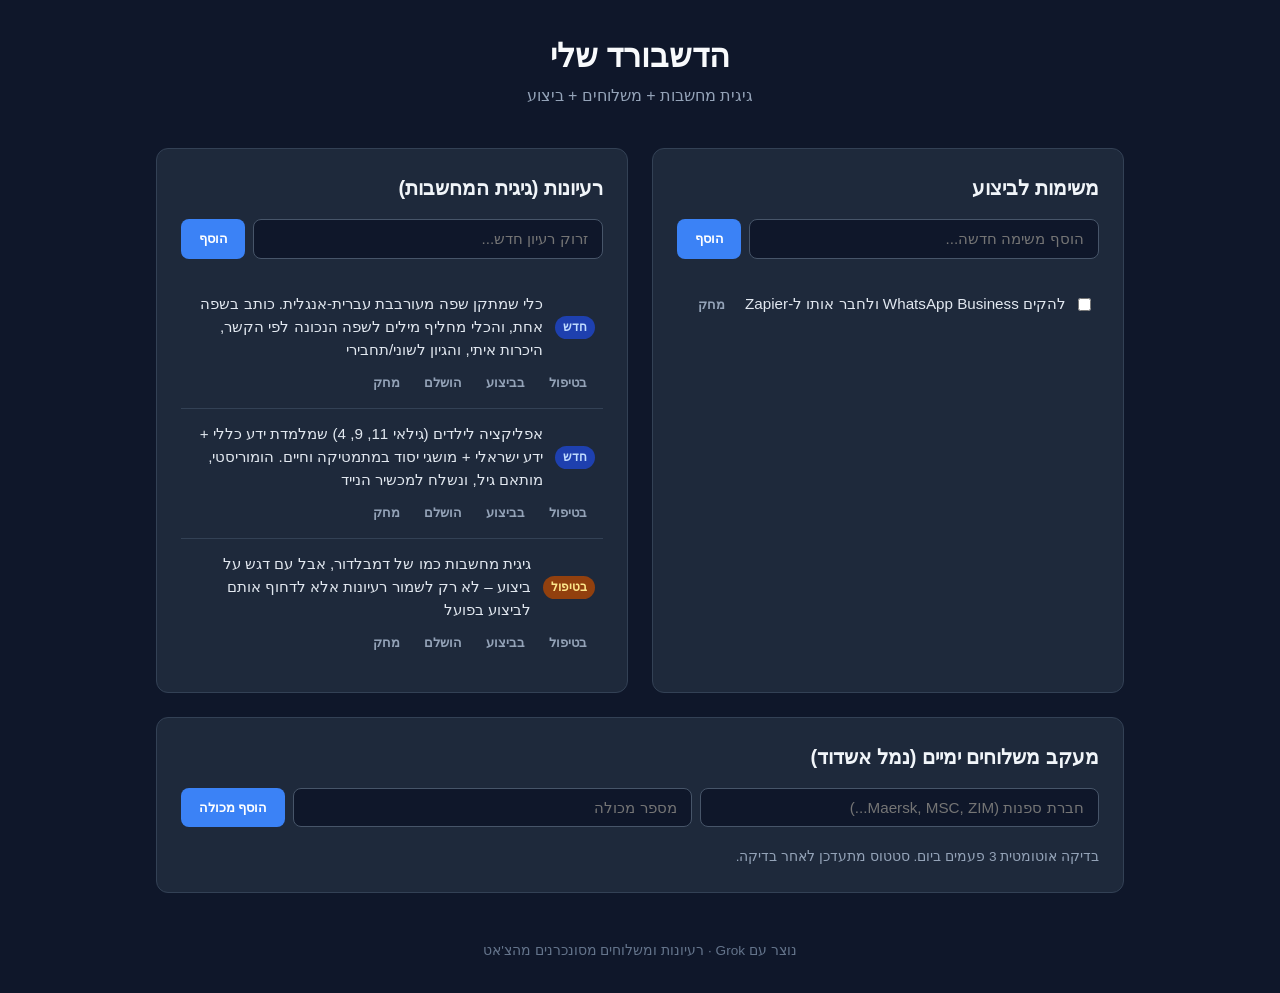
==== index.html @ 42e25629 "Add shipping container tracking module" ====
<!DOCTYPE html>
<html lang="he" dir="rtl">
<head>
  <meta charset="UTF-8">
  <meta name="viewport" content="width=device-width, initial-scale=1.0">
  <title>הדשבורד שלי</title>
  <link rel="stylesheet" href="style.css">
</head>
<body>
  <div class="container">
    <header>
      <h1>הדשבורד שלי</h1>
      <p class="subtitle">גיגית מחשבות + משלוחים + ביצוע</p>
    </header>

    <div class="grid">
      <!-- משימות -->
      <section class="card">
        <h2>משימות לביצוע</h2>
        <div class="input-row">
          <input type="text" id="taskInput" placeholder="הוסף משימה חדשה...">
          <button onclick="addTask()">הוסף</button>
        </div>
        <ul id="taskList" class="list"></ul>
      </section>

      <!-- רעיונות -->
      <section class="card">
        <h2>רעיונות (גיגית המחשבות)</h2>
        <div class="input-row">
          <input type="text" id="ideaInput" placeholder="זרוק רעיון חדש...">
          <button onclick="addIdea()">הוסף</button>
        </div>
        <ul id="ideaList" class="list"></ul>
      </section>
    </div>

    <!-- משלוחים ימיים -->
    <section class="card" style="margin-top: 1.5rem;">
      <h2>מעקב משלוחים ימיים (נמל אשדוד)</h2>
      <div class="input-row">
        <input type="text" id="companyInput" placeholder="חברת ספנות (Maersk, MSC, ZIM...)">
        <input type="text" id="containerInput" placeholder="מספר מכולה">
        <button onclick="addContainer()">הוסף מכולה</button>
      </div>
      <ul id="containerList" class="list"></ul>
      <p style="font-size: 0.85rem; color: #94a3b8; margin-top: 1rem;">בדיקה אוטומטית 3 פעמים ביום. סטטוס מתעדכן לאחר בדיקה.</p>
    </section>

    <footer>
      <p>נוצר עם Grok · רעיונות ומשלוחים מסונכרנים מהצ'אט</p>
    </footer>
  </div>

  <script src="app.js"></script>
</body>
</html>
---- style.css ----
* {
  box-sizing: border-box;
  margin: 0;
  padding: 0;
}

body {
  font-family: -apple-system, BlinkMacSystemFont, "Segoe UI", Roboto, Helvetica, Arial, sans-serif;
  background: #0f172a;
  color: #e2e8f0;
  min-height: 100vh;
  line-height: 1.5;
}

.container {
  max-width: 1000px;
  margin: 0 auto;
  padding: 2rem 1rem;
}

header {
  text-align: center;
  margin-bottom: 2.5rem;
}

h1 {
  font-size: 2rem;
  font-weight: 700;
  color: #f8fafc;
}

.subtitle {
  color: #94a3b8;
  margin-top: 0.25rem;
}

.grid {
  display: grid;
  grid-template-columns: 1fr 1fr;
  gap: 1.5rem;
}

@media (max-width: 700px) {
  .grid {
    grid-template-columns: 1fr;
  }
}

.card {
  background: #1e293b;
  border-radius: 12px;
  padding: 1.5rem;
  border: 1px solid #334155;
}

.card h2 {
  font-size: 1.25rem;
  margin-bottom: 1rem;
  color: #f1f5f9;
}

.input-row {
  display: flex;
  gap: 0.5rem;
  margin-bottom: 1.25rem;
}

input[type="text"] {
  flex: 1;
  padding: 0.65rem 0.9rem;
  border-radius: 8px;
  border: 1px solid #475569;
  background: #0f172a;
  color: #f8fafc;
  font-size: 0.95rem;
}

input[type="text"]:focus {
  outline: none;
  border-color: #3b82f6;
}

button {
  padding: 0.65rem 1.1rem;
  border-radius: 8px;
  border: none;
  background: #3b82f6;
  color: white;
  font-weight: 600;
  cursor: pointer;
  transition: background 0.15s;
}

button:hover {
  background: #2563eb;
}

.list {
  list-style: none;
}

.list li {
  display: flex;
  flex-direction: column;
  gap: 0.4rem;
  padding: 0.9rem 0.5rem;
  border-bottom: 1px solid #334155;
  font-size: 0.95rem;
}

.list li:last-child {
  border-bottom: none;
}

.idea-header {
  display: flex;
  align-items: center;
  gap: 0.75rem;
}

.list li.done span {
  text-decoration: line-through;
  color: #64748b;
}

.status {
  font-size: 0.75rem;
  padding: 0.15rem 0.5rem;
  border-radius: 999px;
  font-weight: 600;
}

.status-new { background: #1e40af; color: #bfdbfe; }
.status-progress { background: #92400e; color: #fde68a; }
.status-execution { background: #065f46; color: #a7f3d0; }
.status-done { background: #374151; color: #d1d5db; }

.delete-btn, .action-btn {
  background: transparent;
  color: #94a3b8;
  padding: 0.2rem 0.5rem;
  font-size: 0.8rem;
  border: none;
  cursor: pointer;
}

.delete-btn:hover { color: #f87171; }
.action-btn:hover { color: #60a5fa; }

.actions {
  display: flex;
  gap: 0.5rem;
  margin-top: 0.25rem;
}

footer {
  text-align: center;
  margin-top: 3rem;
  color: #64748b;
  font-size: 0.85rem;
}
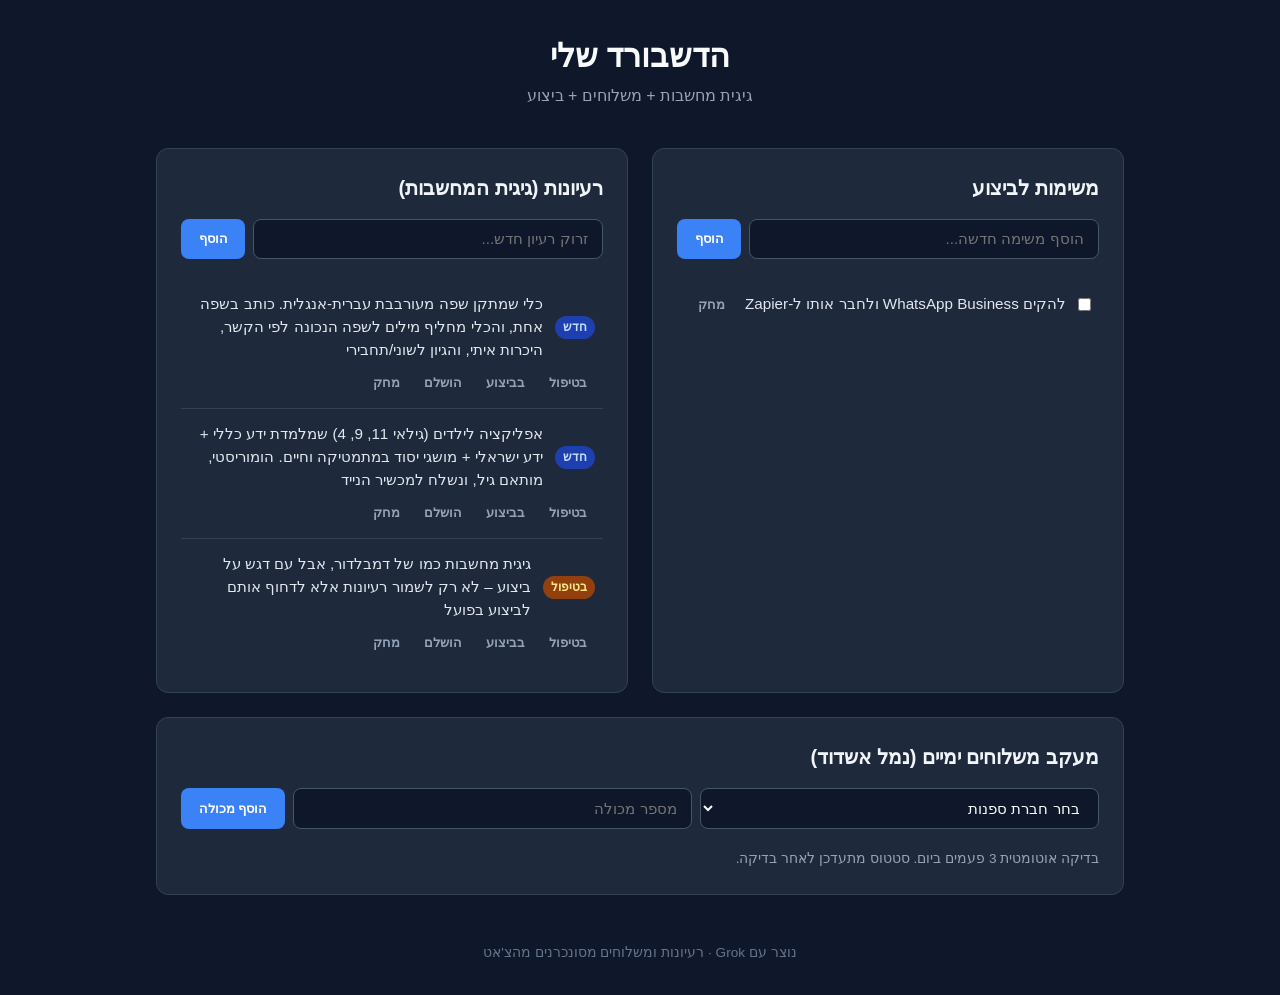
==== commit 0ad3b670: "Change shipping company to dropdown list" ====
--- a/index.html
+++ b/index.html
@@ -39,7 +39,16 @@
     <section class="card" style="margin-top: 1.5rem;">
       <h2>מעקב משלוחים ימיים (נמל אשדוד)</h2>
       <div class="input-row">
-        <input type="text" id="companyInput" placeholder="חברת ספנות (Maersk, MSC, ZIM...)">
+        <select id="companyInput" style="flex: 1; padding: 0.65rem 0.9rem; border-radius: 8px; border: 1px solid #475569; background: #0f172a; color: #f8fafc; font-size: 0.95rem;">
+          <option value="">בחר חברת ספנות</option>
+          <option value="OOCL">OOCL</option>
+          <option value="MAERSK">MAERSK</option>
+          <option value="MSC">MSC</option>
+          <option value="ZIM">ZIM</option>
+          <option value="YANG MING">YANG MING</option>
+          <option value="GREEN">GREEN</option>
+          <option value="ONE">ONE</option>
+        </select>
         <input type="text" id="containerInput" placeholder="מספר מכולה">
         <button onclick="addContainer()">הוסף מכולה</button>
       </div>
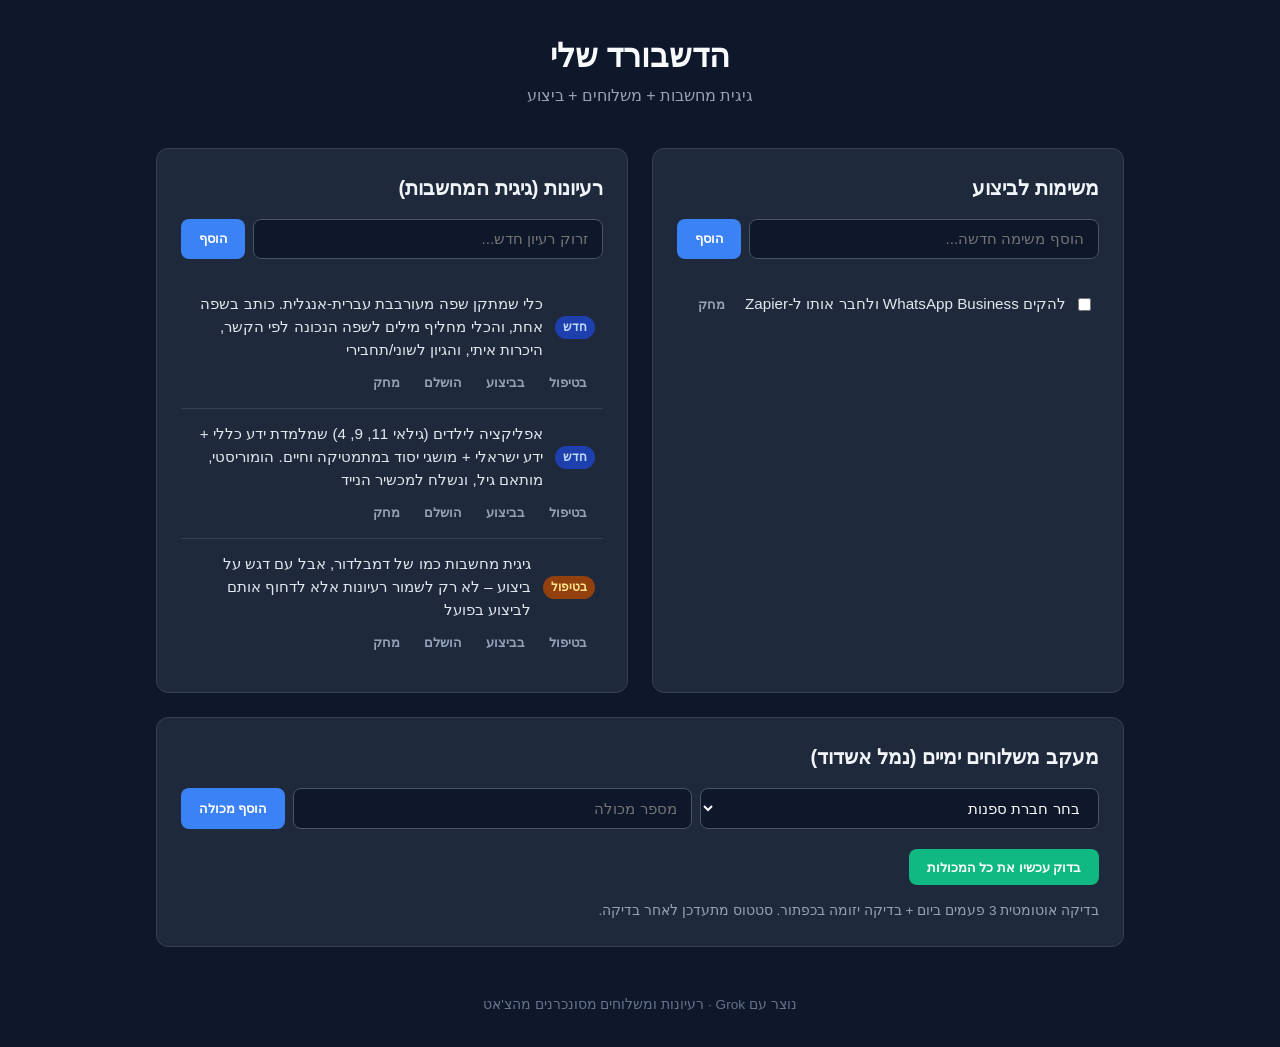
==== commit d367df14: "Add manual check button for containers" ====
--- a/index.html
+++ b/index.html
@@ -52,8 +52,11 @@
         <input type="text" id="containerInput" placeholder="מספר מכולה">
         <button onclick="addContainer()">הוסף מכולה</button>
       </div>
+      <div style="margin: 0.75rem 0;">
+        <button onclick="manualCheckAll()" style="background:#10b981;">בדוק עכשיו את כל המכולות</button>
+      </div>
       <ul id="containerList" class="list"></ul>
-      <p style="font-size: 0.85rem; color: #94a3b8; margin-top: 1rem;">בדיקה אוטומטית 3 פעמים ביום. סטטוס מתעדכן לאחר בדיקה.</p>
+      <p style="font-size: 0.85rem; color: #94a3b8; margin-top: 1rem;">בדיקה אוטומטית 3 פעמים ביום + בדיקה יזומה בכפתור. סטטוס מתעדכן לאחר בדיקה.</p>
     </section>
 
     <footer>
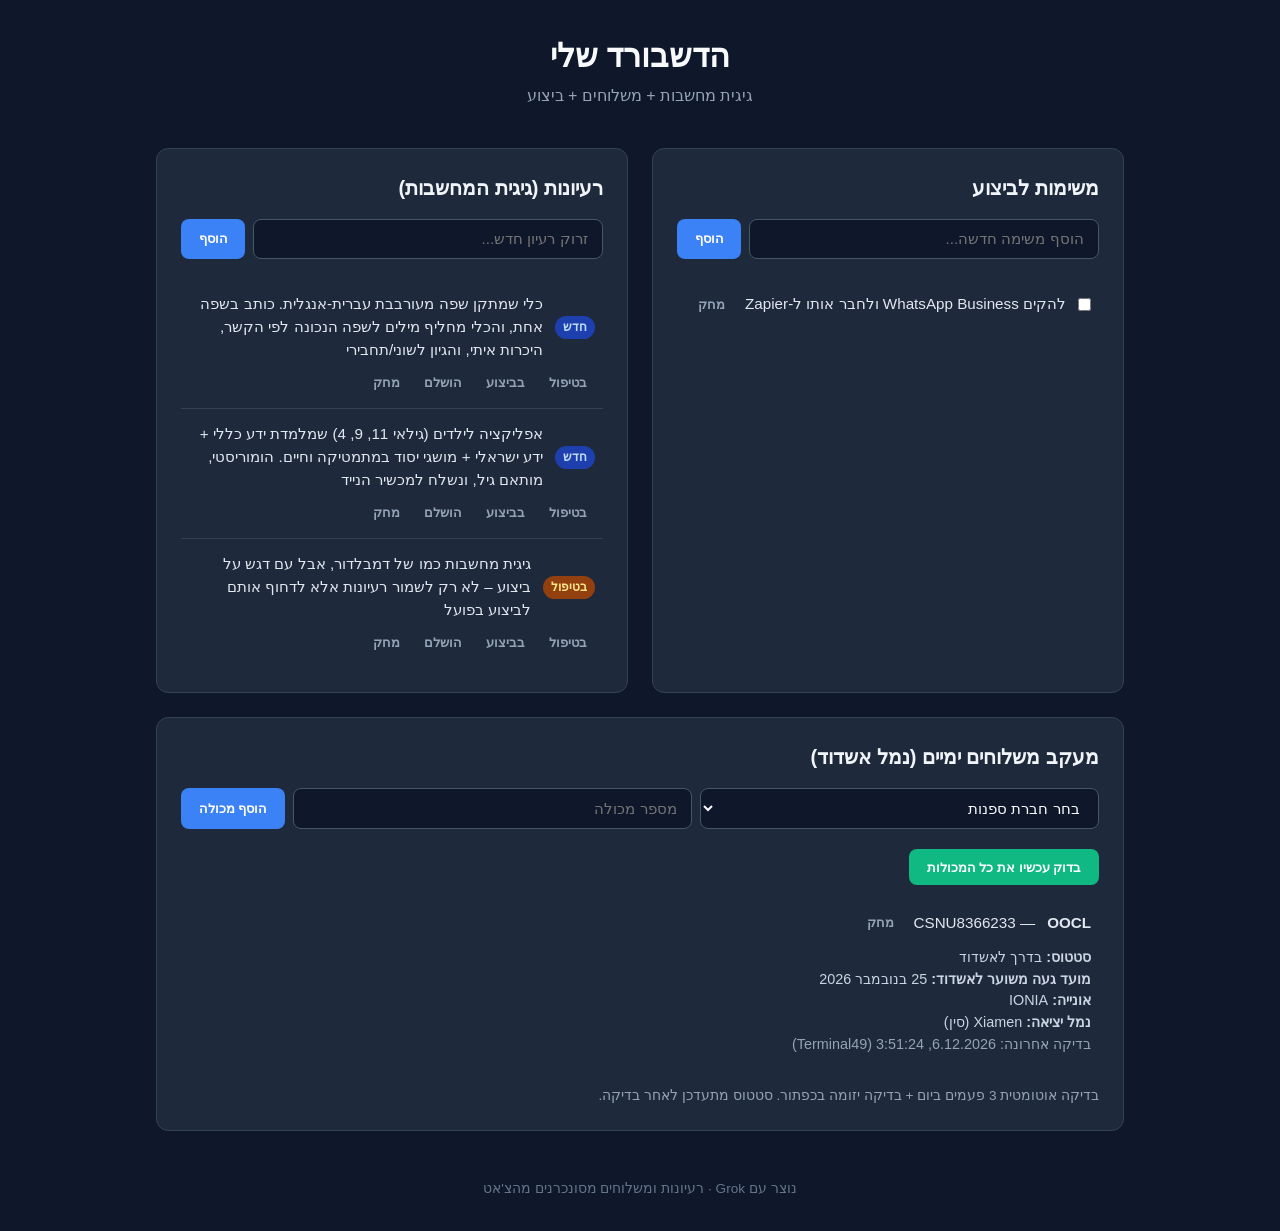
==== commit 540b0e91: "Add HAPAG LLOYD to shipping companies dropdown" ====
--- a/index.html
+++ b/index.html
@@ -48,6 +48,7 @@
           <option value="YANG MING">YANG MING</option>
           <option value="GREEN">GREEN</option>
           <option value="ONE">ONE</option>
+          <option value="HAPAG LLOYD">HAPAG LLOYD</option>
         </select>
         <input type="text" id="containerInput" placeholder="מספר מכולה">
         <button onclick="addContainer()">הוסף מכולה</button>
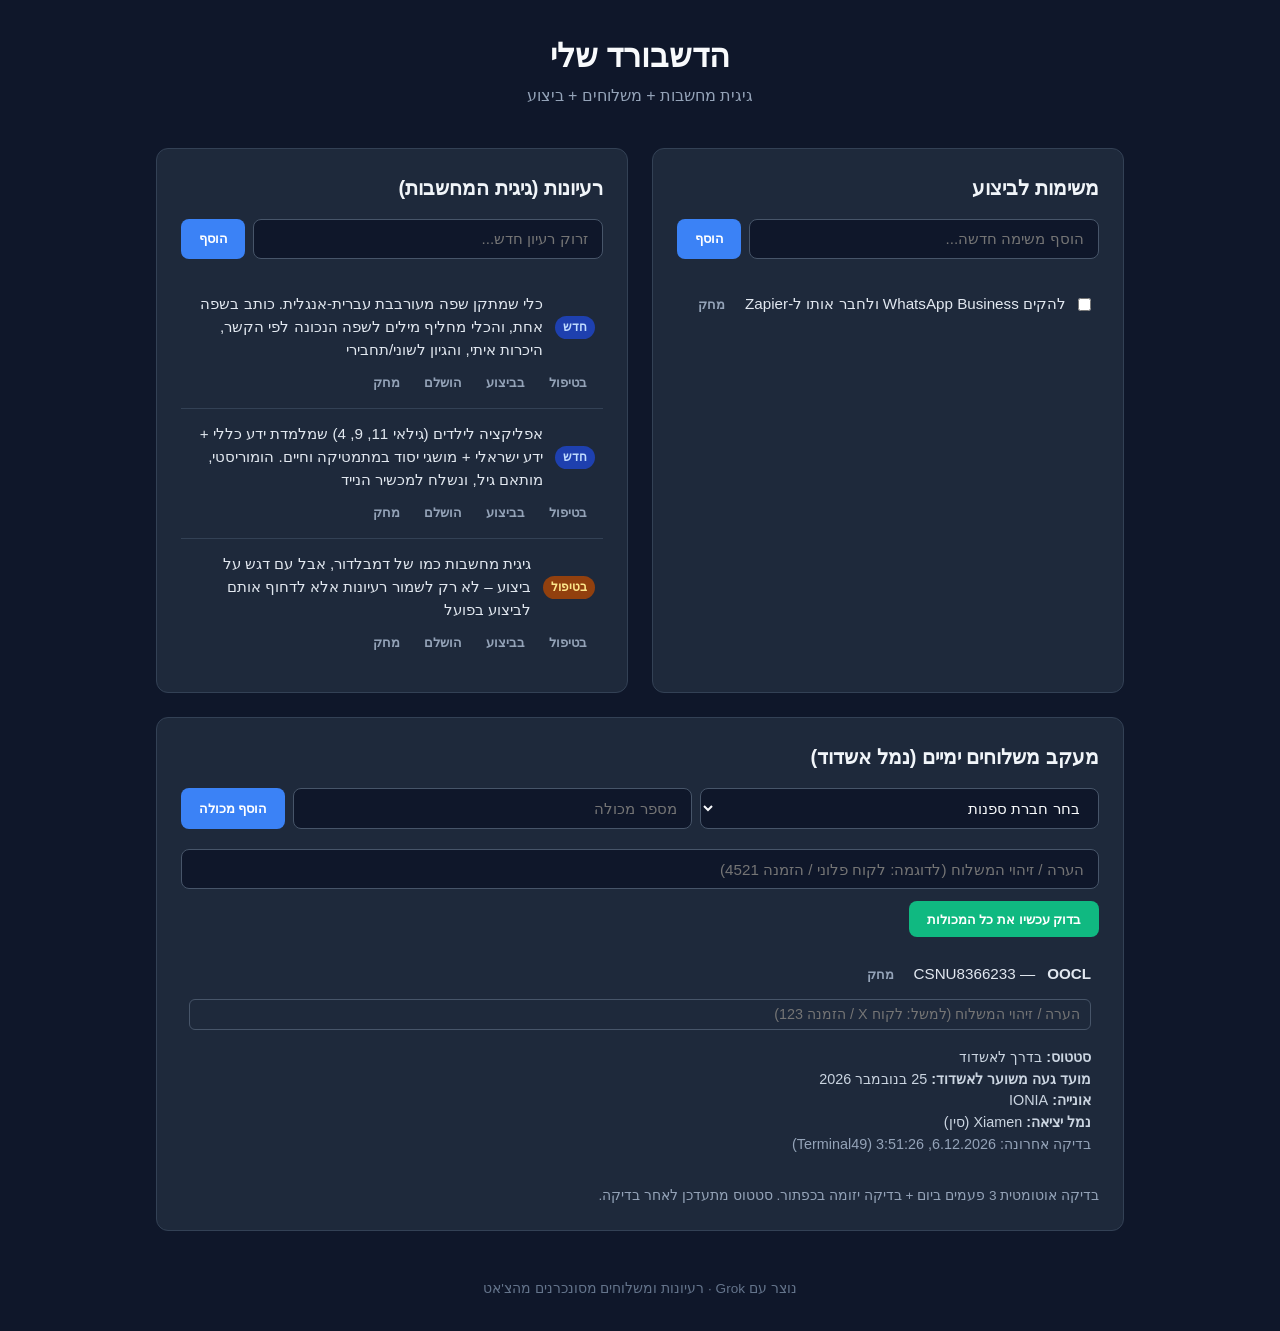
==== commit 43a7712a: "Add note input field when adding a new container" ====
--- a/index.html
+++ b/index.html
@@ -53,6 +53,9 @@
         <input type="text" id="containerInput" placeholder="מספר מכולה">
         <button onclick="addContainer()">הוסף מכולה</button>
       </div>
+      <div style="margin-top: 0.5rem;">
+        <input type="text" id="noteInput" placeholder="הערה / זיהוי המשלוח (לדוגמה: לקוח פלוני / הזמנה 4521)" style="width: 100%; padding: 0.65rem 0.9rem; border-radius: 8px; border: 1px solid #475569; background: #0f172a; color: #f8fafc; font-size: 0.95rem;">
+      </div>
       <div style="margin: 0.75rem 0;">
         <button onclick="manualCheckAll()" style="background:#10b981;">בדוק עכשיו את כל המכולות</button>
       </div>
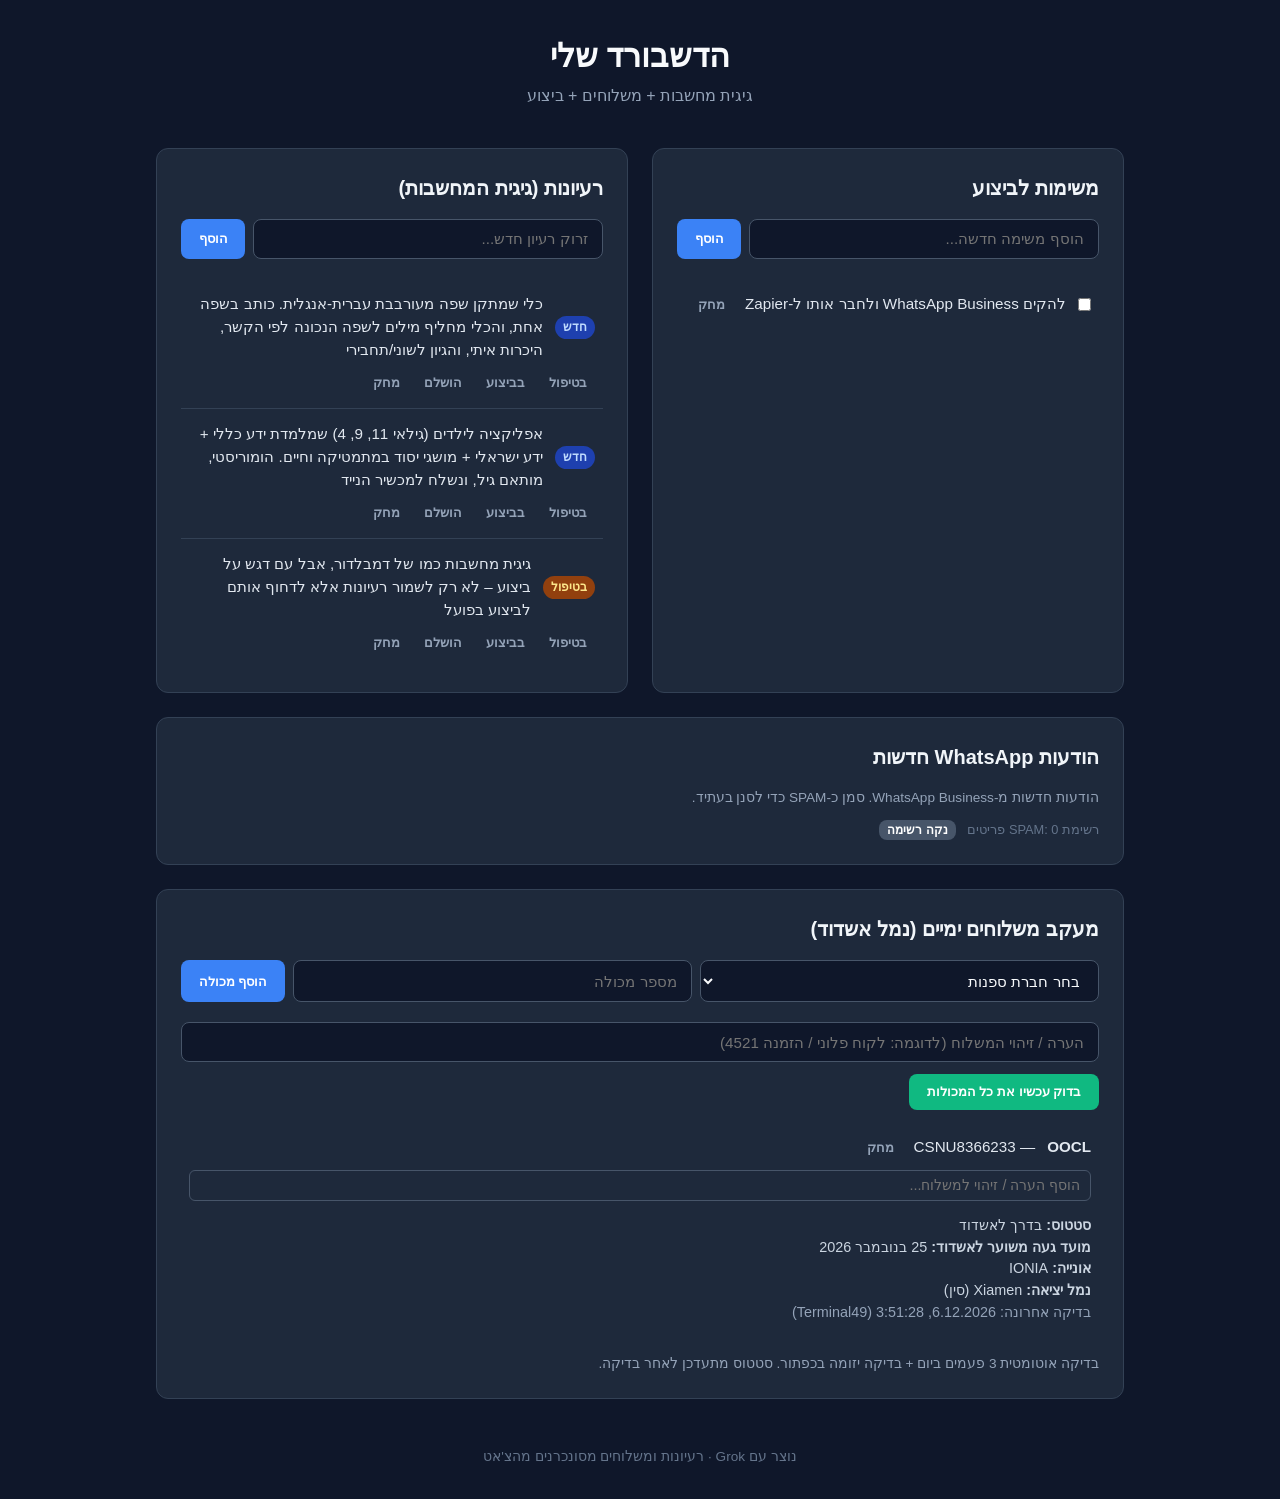
==== commit 53fe19e6: "Add WhatsApp messages section with spam marking" ====
--- a/index.html
+++ b/index.html
@@ -35,6 +35,17 @@
       </section>
     </div>
 
+    <!-- WhatsApp -->
+    <section class="card" style="margin-top: 1.5rem;">
+      <h2>הודעות WhatsApp חדשות</h2>
+      <p style="font-size: 0.85rem; color: #94a3b8; margin-bottom: 0.75rem;">הודעות חדשות מ-WhatsApp Business. סמן כ-SPAM כדי לסנן בעתיד.</p>
+      <ul id="whatsappList" class="list"></ul>
+      <div style="margin-top: 0.75rem; font-size: 0.8rem; color: #64748b;">
+        רשימת SPAM: <span id="spamCount">0</span> פריטים
+        <button onclick="clearSpam()" style="margin-right: 0.5rem; padding: 0.2rem 0.5rem; font-size: 0.75rem; background: #475569;">נקה רשימה</button>
+      </div>
+    </section>
+
     <!-- משלוחים ימיים -->
     <section class="card" style="margin-top: 1.5rem;">
       <h2>מעקב משלוחים ימיים (נמל אשדוד)</h2>
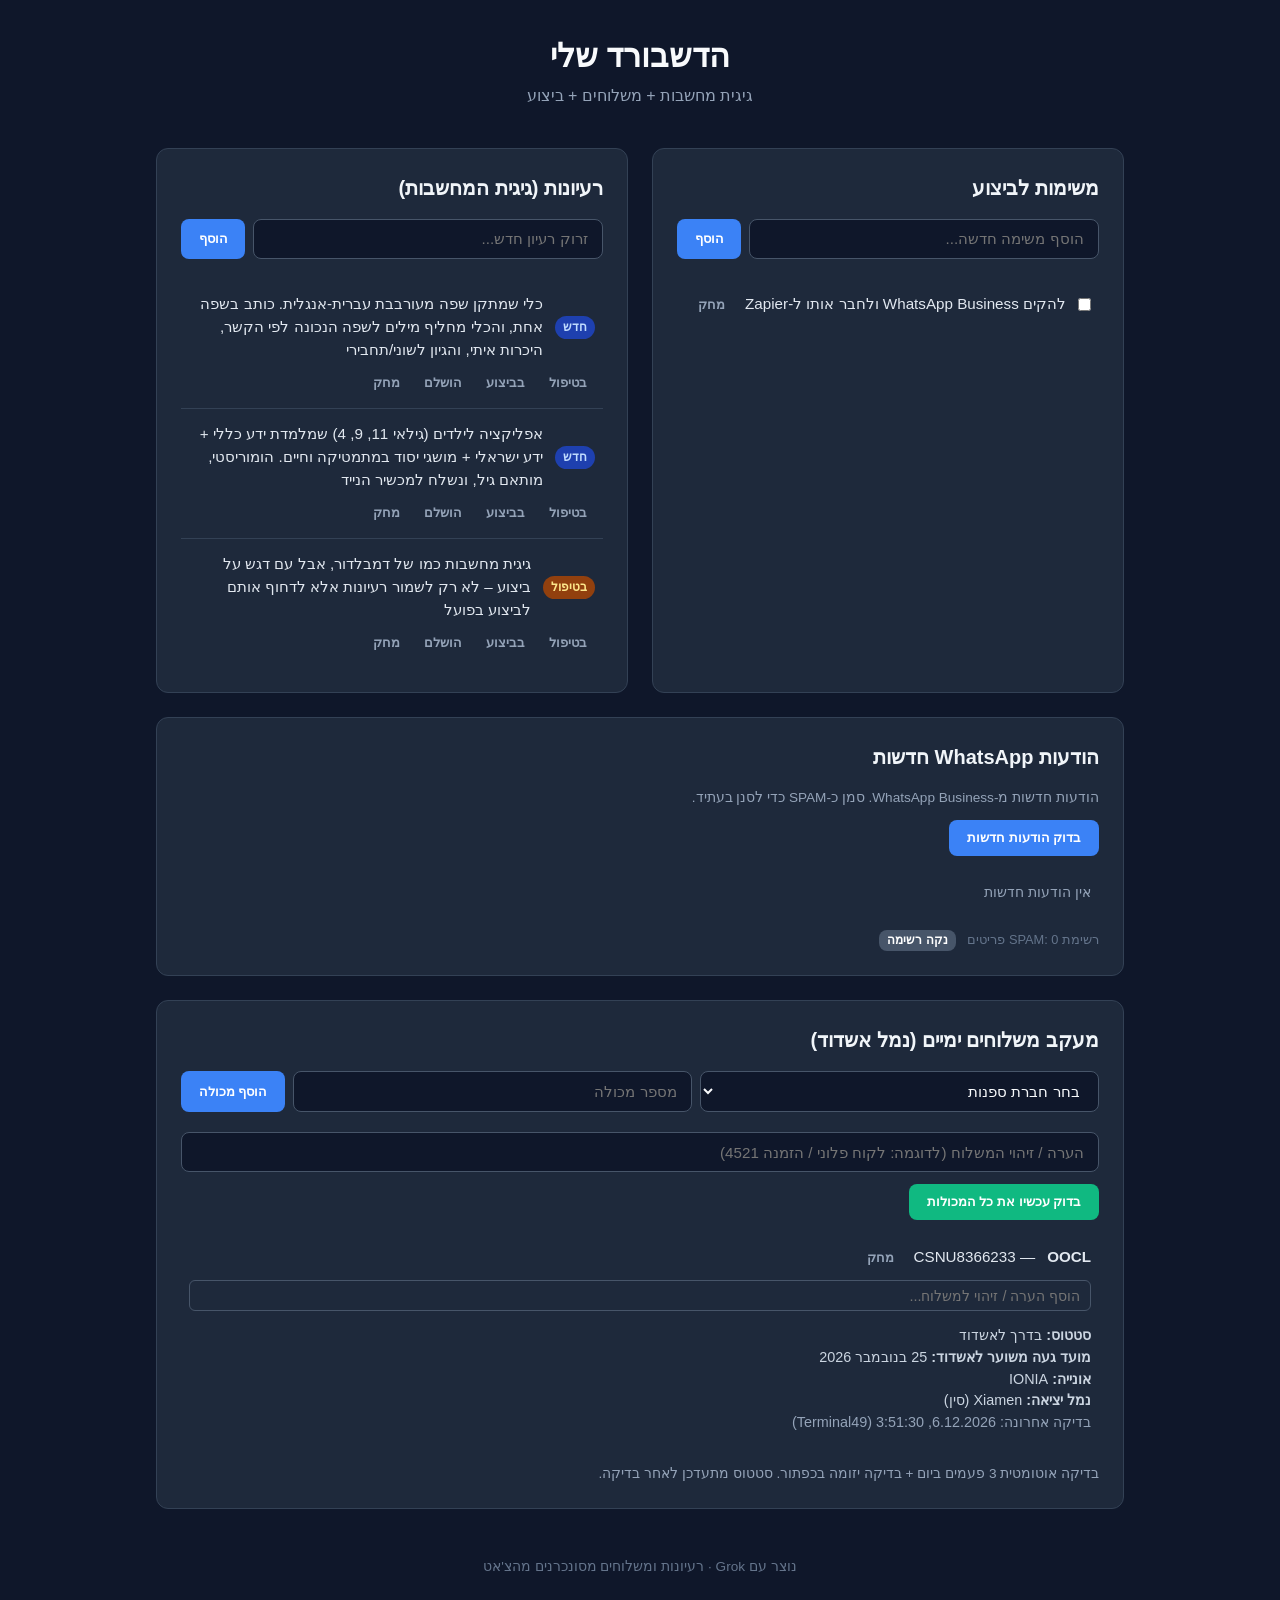
==== commit 5c6cf2ac: "Add fetch WhatsApp messages button" ====
--- a/index.html
+++ b/index.html
@@ -39,6 +39,7 @@
     <section class="card" style="margin-top: 1.5rem;">
       <h2>הודעות WhatsApp חדשות</h2>
       <p style="font-size: 0.85rem; color: #94a3b8; margin-bottom: 0.75rem;">הודעות חדשות מ-WhatsApp Business. סמן כ-SPAM כדי לסנן בעתיד.</p>
+      <button id="fetchWhatsappBtn" onclick="fetchWhatsappMessages()" style="background:#3b82f6; margin-bottom: 0.75rem;">בדוק הודעות חדשות</button>
       <ul id="whatsappList" class="list"></ul>
       <div style="margin-top: 0.75rem; font-size: 0.8rem; color: #64748b;">
         רשימת SPAM: <span id="spamCount">0</span> פריטים
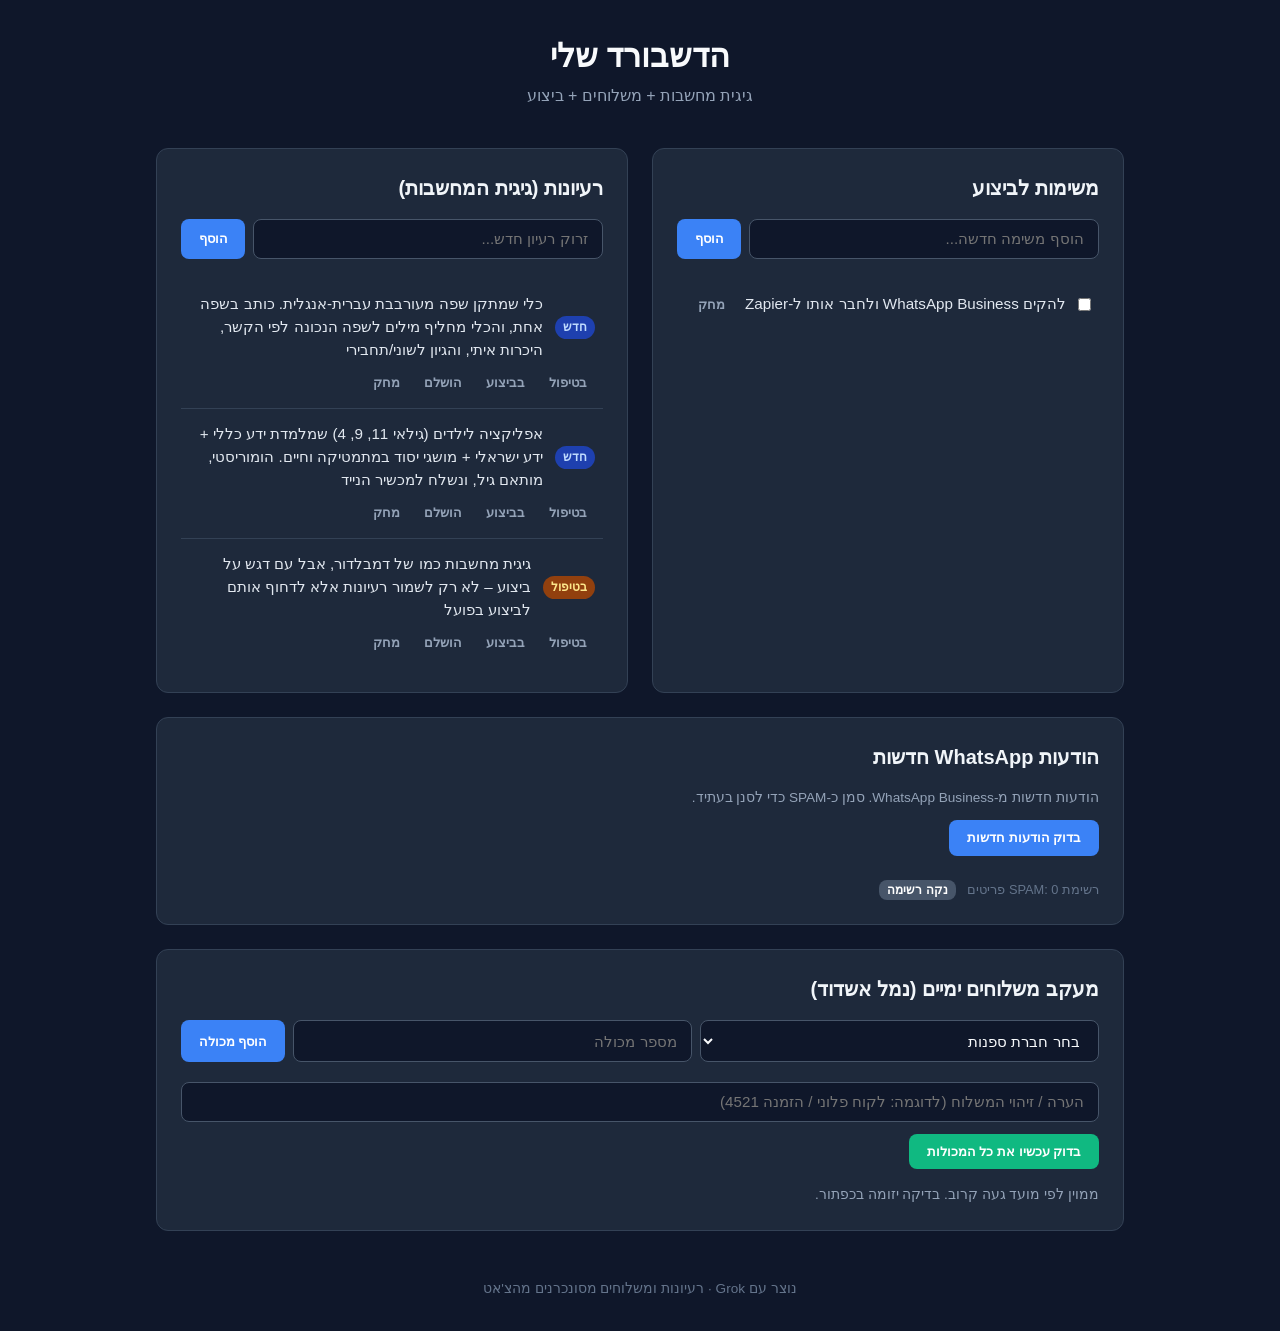
==== commit 55e33a3b: "Change container tracking to a sortable table" ====
--- a/index.html
+++ b/index.html
@@ -5,6 +5,13 @@
   <meta name="viewport" content="width=device-width, initial-scale=1.0">
   <title>הדשבורד שלי</title>
   <link rel="stylesheet" href="style.css">
+  <style>
+    table { width: 100%; border-collapse: collapse; margin-top: 0.75rem; font-size: 0.9rem; }
+    th, td { padding: 0.6rem 0.5rem; text-align: right; border-bottom: 1px solid #334155; }
+    th { background: #1e293b; color: #94a3b8; font-weight: 600; }
+    tr:hover { background: #1e293b; }
+    .note-input { width: 100%; padding: 0.3rem 0.4rem; border-radius: 4px; border: 1px solid #475569; background: #0f172a; color: #f8fafc; font-size: 0.85rem; }
+  </style>
 </head>
 <body>
   <div class="container">
@@ -71,8 +78,8 @@
       <div style="margin: 0.75rem 0;">
         <button onclick="manualCheckAll()" style="background:#10b981;">בדוק עכשיו את כל המכולות</button>
       </div>
-      <ul id="containerList" class="list"></ul>
-      <p style="font-size: 0.85rem; color: #94a3b8; margin-top: 1rem;">בדיקה אוטומטית 3 פעמים ביום + בדיקה יזומה בכפתור. סטטוס מתעדכן לאחר בדיקה.</p>
+      <div id="containerTable"></div>
+      <p style="font-size: 0.85rem; color: #94a3b8; margin-top: 1rem;">ממוין לפי מועד געה קרוב. בדיקה יזומה בכפתור.</p>
     </section>
 
     <footer>
